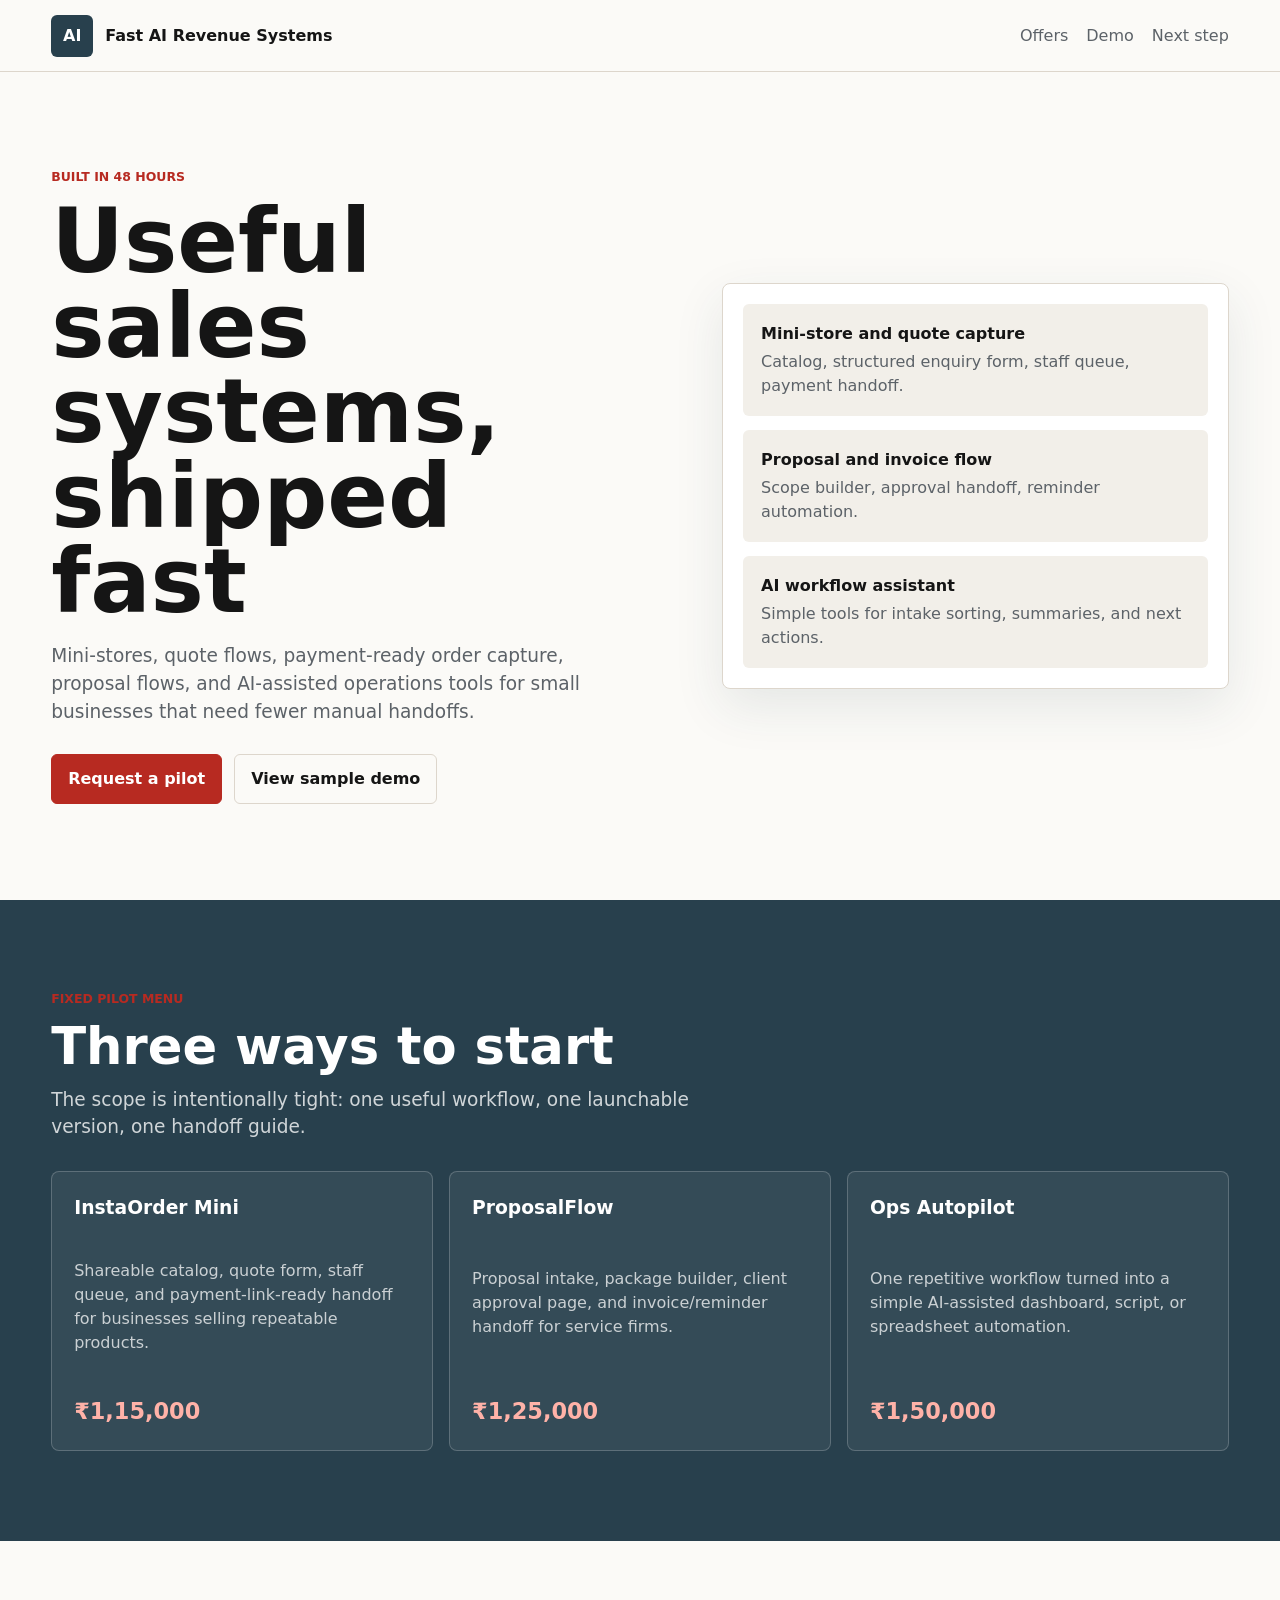
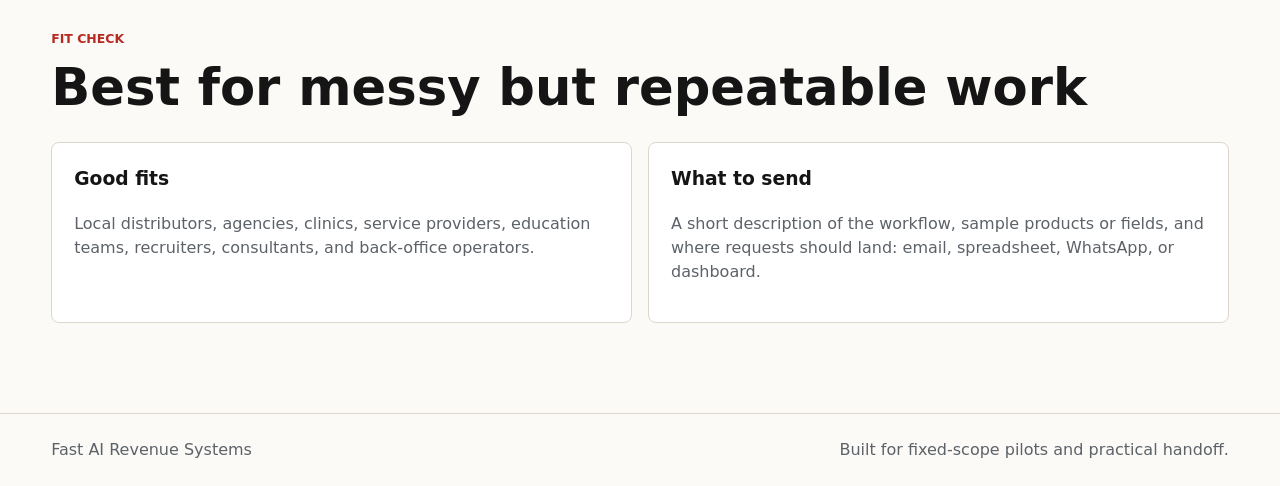
==== index.html @ 7c636720 "Publish AI revenue system demo site" ====
<!doctype html>
<html lang="en">
  <head>
    <meta charset="utf-8">
    <meta name="viewport" content="width=device-width, initial-scale=1">
    <title>Fast AI Revenue Systems</title>
    <meta name="description" content="48-hour mini-stores, quote flows, and AI-assisted workflow systems for small businesses.">
    <style>
      :root {
        --ink: #151515;
        --muted: #5c6268;
        --paper: #fbfaf7;
        --panel: #ffffff;
        --line: #ddd6cc;
        --accent: #b72a21;
        --steel: #28404d;
        --sage: #dce8df;
      }

      * { box-sizing: border-box; }

      body {
        margin: 0;
        background: var(--paper);
        color: var(--ink);
        font-family: Inter, ui-sans-serif, system-ui, -apple-system, BlinkMacSystemFont, "Segoe UI", sans-serif;
        line-height: 1.5;
      }

      a { color: inherit; text-decoration: none; }

      header, section, footer {
        padding-inline: clamp(18px, 4vw, 56px);
      }

      header {
        display: flex;
        align-items: center;
        justify-content: space-between;
        min-height: 72px;
        border-bottom: 1px solid var(--line);
      }

      .brand {
        display: inline-flex;
        align-items: center;
        gap: 12px;
        font-weight: 850;
      }

      .mark {
        display: grid;
        place-items: center;
        width: 42px;
        height: 42px;
        border-radius: 6px;
        background: var(--steel);
        color: #fff;
      }

      nav {
        display: flex;
        gap: 18px;
        color: var(--muted);
      }

      .hero {
        display: grid;
        grid-template-columns: minmax(0, 1.08fr) minmax(320px, 0.92fr);
        gap: clamp(28px, 6vw, 76px);
        align-items: center;
        min-height: calc(100svh - 72px);
        padding-block: clamp(54px, 7vw, 96px);
      }

      .eyebrow {
        margin: 0 0 12px;
        color: var(--accent);
        font-size: 0.78rem;
        font-weight: 850;
        letter-spacing: 0;
        text-transform: uppercase;
      }

      h1, h2, h3, p { margin-top: 0; }

      h1 {
        max-width: 12ch;
        margin-bottom: 18px;
        font-size: clamp(3.1rem, 7vw, 6.8rem);
        line-height: 0.95;
        letter-spacing: 0;
      }

      h2 {
        margin-bottom: 12px;
        font-size: clamp(2rem, 4vw, 3.4rem);
        line-height: 1.04;
        letter-spacing: 0;
      }

      .lead {
        max-width: 680px;
        color: var(--muted);
        font-size: 1.16rem;
      }

      .actions {
        display: flex;
        flex-wrap: wrap;
        gap: 12px;
        margin-top: 28px;
      }

      .btn {
        display: inline-flex;
        align-items: center;
        justify-content: center;
        min-height: 46px;
        padding: 12px 16px;
        border: 1px solid var(--line);
        border-radius: 6px;
        font-weight: 850;
      }

      .btn.primary {
        border-color: var(--accent);
        background: var(--accent);
        color: #fff;
      }

      .proof {
        display: grid;
        gap: 14px;
        padding: 20px;
        border: 1px solid var(--line);
        border-radius: 8px;
        background: var(--panel);
        box-shadow: 0 18px 50px rgba(40, 64, 77, 0.1);
      }

      .proof-row {
        padding: 18px;
        border-radius: 6px;
        background: #f2efe9;
      }

      .proof-row strong, .proof-row span {
        display: block;
      }

      .proof-row span {
        margin-top: 4px;
        color: var(--muted);
      }

      .band {
        padding-block: clamp(56px, 7vw, 92px);
        background: var(--steel);
        color: #fff;
      }

      .band .lead {
        color: rgba(255, 255, 255, 0.78);
      }

      .offers {
        display: grid;
        grid-template-columns: repeat(3, minmax(0, 1fr));
        gap: 16px;
        margin-top: 30px;
      }

      .offer {
        display: grid;
        gap: 12px;
        min-height: 280px;
        padding: 22px;
        border: 1px solid rgba(255, 255, 255, 0.2);
        border-radius: 8px;
        background: rgba(255, 255, 255, 0.06);
      }

      .offer p {
        color: rgba(255, 255, 255, 0.74);
      }

      .offer strong {
        align-self: end;
        color: #ffb2a8;
        font-size: 1.4rem;
      }

      .section {
        padding-block: clamp(56px, 7vw, 92px);
      }

      .grid {
        display: grid;
        grid-template-columns: repeat(2, minmax(0, 1fr));
        gap: 16px;
        margin-top: 28px;
      }

      .tile {
        padding: 22px;
        border: 1px solid var(--line);
        border-radius: 8px;
        background: var(--panel);
      }

      .tile p {
        color: var(--muted);
      }

      footer {
        display: flex;
        justify-content: space-between;
        gap: 16px;
        padding-block: 24px;
        border-top: 1px solid var(--line);
        color: var(--muted);
      }

      @media (max-width: 860px) {
        header, footer {
          align-items: flex-start;
          flex-direction: column;
        }

        .hero,
        .offers,
        .grid {
          grid-template-columns: 1fr;
        }

        nav {
          overflow-x: auto;
          width: 100%;
          padding-bottom: 3px;
        }
      }
    </style>
  </head>
  <body>
    <header>
      <a class="brand" href="/">
        <span class="mark">AI</span>
        <span>Fast AI Revenue Systems</span>
      </a>
      <nav aria-label="Main navigation">
        <a href="#offers">Offers</a>
        <a href="/power-tools/">Demo</a>
        <a href="#next">Next step</a>
      </nav>
    </header>

    <main>
      <section class="hero">
        <div>
          <p class="eyebrow">Built in 48 hours</p>
          <h1>Useful sales systems, shipped fast</h1>
          <p class="lead">
            Mini-stores, quote flows, payment-ready order capture, proposal flows,
            and AI-assisted operations tools for small businesses that need fewer
            manual handoffs.
          </p>
          <div class="actions">
            <a class="btn primary" href="mailto:nanznakul@gmail.com?subject=48-hour%20AI%20system%20pilot">Request a pilot</a>
            <a class="btn" href="/power-tools/">View sample demo</a>
          </div>
        </div>
        <aside class="proof" aria-label="System examples">
          <div class="proof-row">
            <strong>Mini-store and quote capture</strong>
            <span>Catalog, structured enquiry form, staff queue, payment handoff.</span>
          </div>
          <div class="proof-row">
            <strong>Proposal and invoice flow</strong>
            <span>Scope builder, approval handoff, reminder automation.</span>
          </div>
          <div class="proof-row">
            <strong>AI workflow assistant</strong>
            <span>Simple tools for intake sorting, summaries, and next actions.</span>
          </div>
        </aside>
      </section>

      <section class="band" id="offers">
        <p class="eyebrow">Fixed pilot menu</p>
        <h2>Three ways to start</h2>
        <p class="lead">The scope is intentionally tight: one useful workflow, one launchable version, one handoff guide.</p>
        <div class="offers">
          <article class="offer">
            <h3>InstaOrder Mini</h3>
            <p>Shareable catalog, quote form, staff queue, and payment-link-ready handoff for businesses selling repeatable products.</p>
            <strong>₹1,15,000</strong>
          </article>
          <article class="offer">
            <h3>ProposalFlow</h3>
            <p>Proposal intake, package builder, client approval page, and invoice/reminder handoff for service firms.</p>
            <strong>₹1,25,000</strong>
          </article>
          <article class="offer">
            <h3>Ops Autopilot</h3>
            <p>One repetitive workflow turned into a simple AI-assisted dashboard, script, or spreadsheet automation.</p>
            <strong>₹1,50,000</strong>
          </article>
        </div>
      </section>

      <section class="section" id="next">
        <p class="eyebrow">Fit check</p>
        <h2>Best for messy but repeatable work</h2>
        <div class="grid">
          <article class="tile">
            <h3>Good fits</h3>
            <p>Local distributors, agencies, clinics, service providers, education teams, recruiters, consultants, and back-office operators.</p>
          </article>
          <article class="tile">
            <h3>What to send</h3>
            <p>A short description of the workflow, sample products or fields, and where requests should land: email, spreadsheet, WhatsApp, or dashboard.</p>
          </article>
        </div>
      </section>
    </main>

    <footer>
      <span>Fast AI Revenue Systems</span>
      <span>Built for fixed-scope pilots and practical handoff.</span>
    </footer>
  </body>
</html>
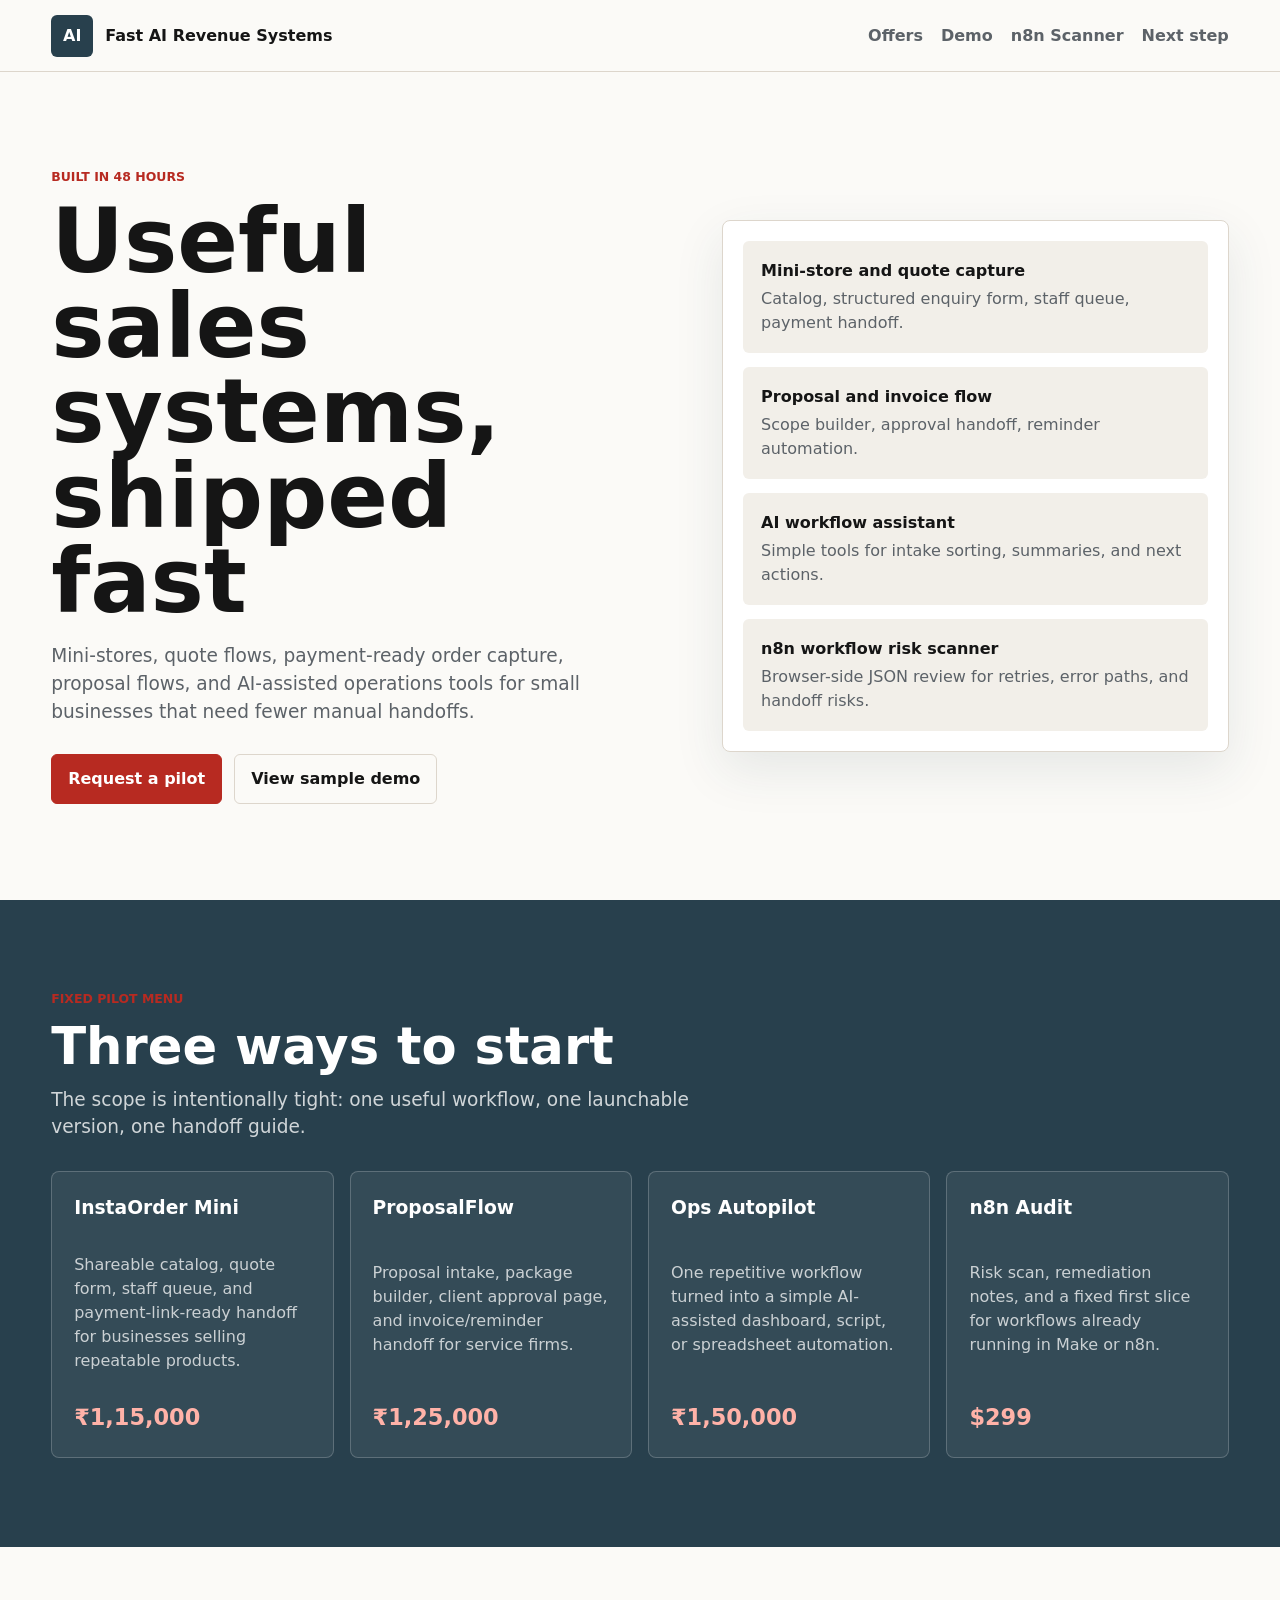
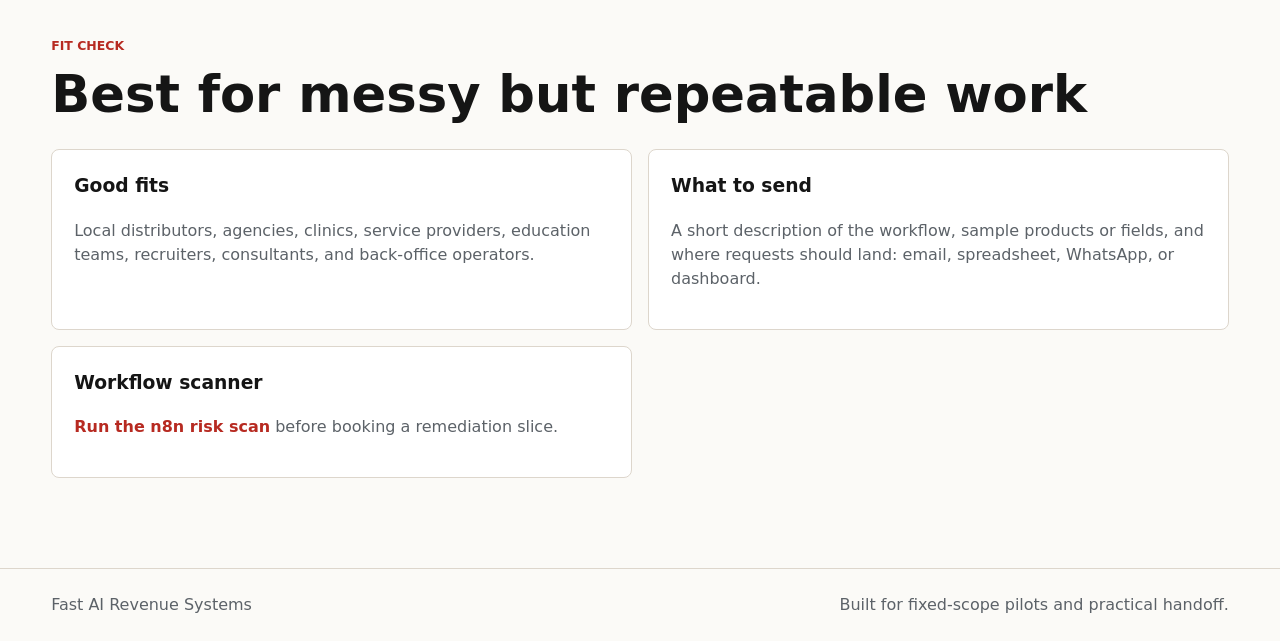
==== commit eafc58dc: "Add n8n workflow risk scanner" ====
--- a/index.html
+++ b/index.html
@@ -5,6 +5,7 @@
     <meta name="viewport" content="width=device-width, initial-scale=1">
     <title>Fast AI Revenue Systems</title>
     <meta name="description" content="48-hour mini-stores, quote flows, and AI-assisted workflow systems for small businesses.">
+    <link rel="icon" href="data:,">
     <style>
       :root {
         --ink: #151515;
@@ -62,6 +63,7 @@
         display: flex;
         gap: 18px;
         color: var(--muted);
+        font-weight: 720;
       }
 
       .hero {
@@ -166,7 +168,7 @@
 
       .offers {
         display: grid;
-        grid-template-columns: repeat(3, minmax(0, 1fr));
+        grid-template-columns: repeat(4, minmax(0, 1fr));
         gap: 16px;
         margin-top: 30px;
       }
@@ -213,6 +215,11 @@
         color: var(--muted);
       }
 
+      .tile a {
+        color: var(--accent);
+        font-weight: 850;
+      }
+
       footer {
         display: flex;
         justify-content: space-between;
@@ -222,6 +229,12 @@
         color: var(--muted);
       }
 
+      @media (max-width: 1020px) {
+        .offers {
+          grid-template-columns: repeat(2, minmax(0, 1fr));
+        }
+      }
+
       @media (max-width: 860px) {
         header, footer {
           align-items: flex-start;
@@ -229,7 +242,6 @@
         }
 
         .hero,
-        .offers,
         .grid {
           grid-template-columns: 1fr;
         }
@@ -240,17 +252,24 @@
           padding-bottom: 3px;
         }
       }
+
+      @media (max-width: 620px) {
+        .offers {
+          grid-template-columns: 1fr;
+        }
+      }
     </style>
   </head>
   <body>
     <header>
-      <a class="brand" href="/">
+      <a class="brand" href="./">
         <span class="mark">AI</span>
         <span>Fast AI Revenue Systems</span>
       </a>
       <nav aria-label="Main navigation">
         <a href="#offers">Offers</a>
-        <a href="/power-tools/">Demo</a>
+        <a href="power-tools/">Demo</a>
+        <a href="n8n-audit/">n8n Scanner</a>
         <a href="#next">Next step</a>
       </nav>
     </header>
@@ -267,7 +286,7 @@
           </p>
           <div class="actions">
             <a class="btn primary" href="mailto:nanznakul@gmail.com?subject=48-hour%20AI%20system%20pilot">Request a pilot</a>
-            <a class="btn" href="/power-tools/">View sample demo</a>
+            <a class="btn" href="power-tools/">View sample demo</a>
           </div>
         </div>
         <aside class="proof" aria-label="System examples">
@@ -282,6 +301,10 @@
           <div class="proof-row">
             <strong>AI workflow assistant</strong>
             <span>Simple tools for intake sorting, summaries, and next actions.</span>
+          </div>
+          <div class="proof-row">
+            <strong>n8n workflow risk scanner</strong>
+            <span>Browser-side JSON review for retries, error paths, and handoff risks.</span>
           </div>
         </aside>
       </section>
@@ -306,6 +329,11 @@
             <p>One repetitive workflow turned into a simple AI-assisted dashboard, script, or spreadsheet automation.</p>
             <strong>₹1,50,000</strong>
           </article>
+          <article class="offer">
+            <h3>n8n Audit</h3>
+            <p>Risk scan, remediation notes, and a fixed first slice for workflows already running in Make or n8n.</p>
+            <strong>$299</strong>
+          </article>
         </div>
       </section>
 
@@ -321,6 +349,10 @@
             <h3>What to send</h3>
             <p>A short description of the workflow, sample products or fields, and where requests should land: email, spreadsheet, WhatsApp, or dashboard.</p>
           </article>
+          <article class="tile">
+            <h3>Workflow scanner</h3>
+            <p><a href="n8n-audit/">Run the n8n risk scan</a> before booking a remediation slice.</p>
+          </article>
         </div>
       </section>
     </main>
